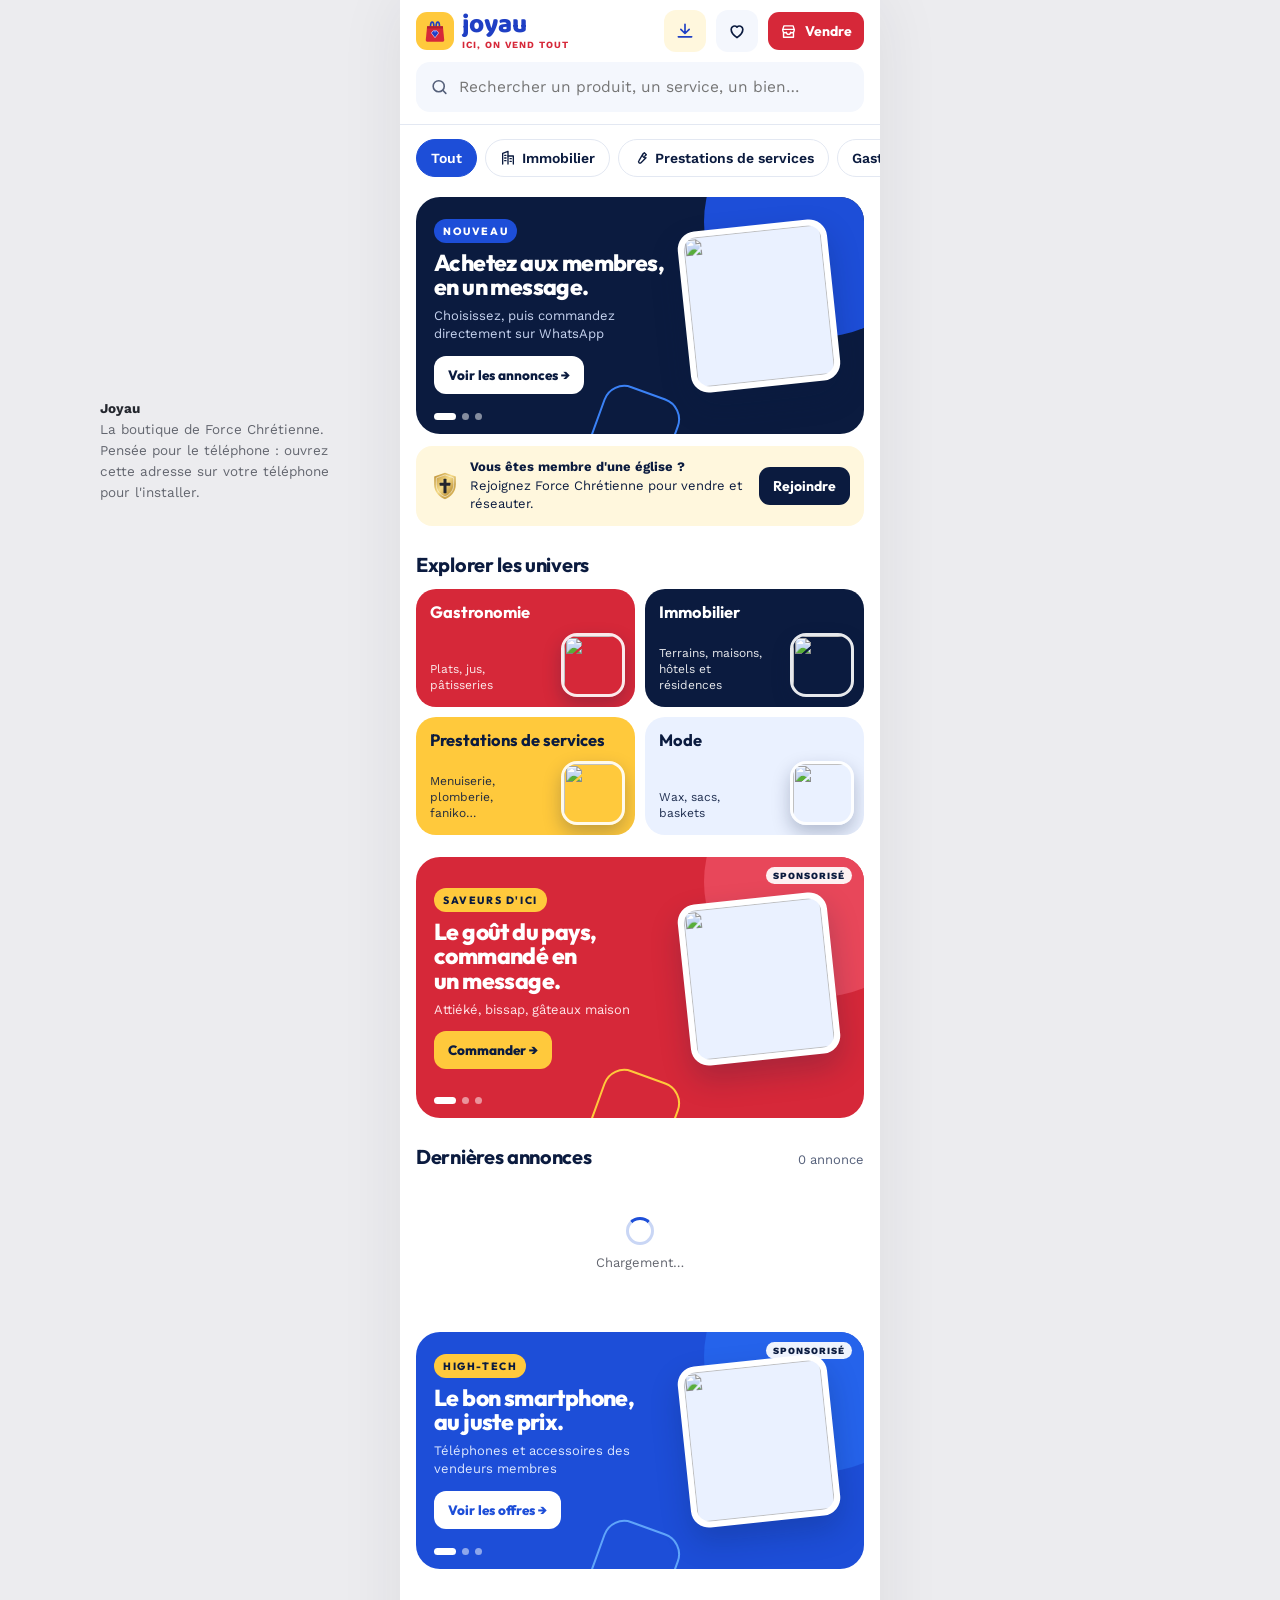
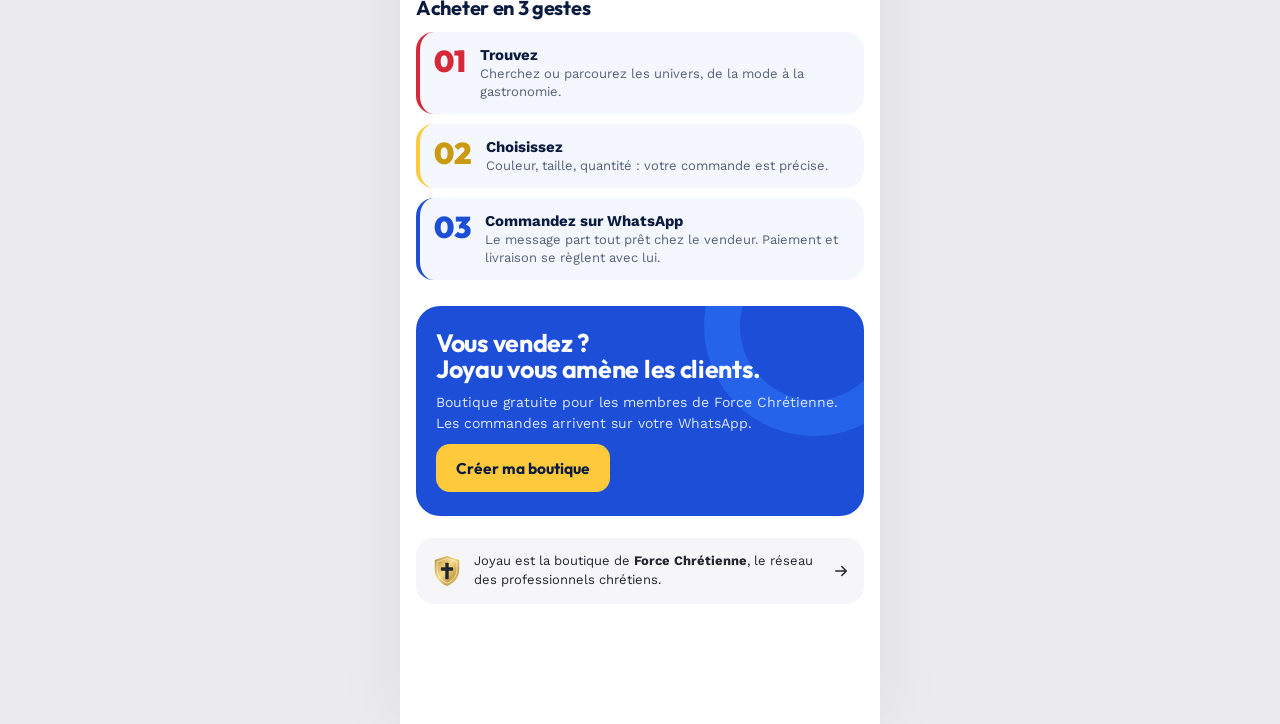
==== joyau.html @ 489722f3 "Joyau : lien direct /joyau installable + partage des produits" ====
<!doctype html>
<html lang="fr">
<head>
<meta charset="utf-8">
<meta name="viewport" content="width=device-width, initial-scale=1, viewport-fit=cover">
<title>Joyau — Ici, on vend tout</title>
<meta name="description" content="Joyau, la boutique de Force Chrétienne : achetez aux vendeurs membres et commandez sur WhatsApp.">
<meta name="theme-color" content="#FFC93C">
<link rel="manifest" href="/manifest-joyau.webmanifest">
<link rel="icon" type="image/png" sizes="192x192" href="/joyau-192.png">
<link rel="apple-touch-icon" href="/joyau-apple-touch-icon.png">
<meta name="apple-mobile-web-app-capable" content="yes">
<meta name="mobile-web-app-capable" content="yes">
<meta name="apple-mobile-web-app-title" content="Joyau">
<meta name="apple-mobile-web-app-status-bar-style" content="default">
<link rel="preconnect" href="https://fonts.googleapis.com">
<link rel="preconnect" href="https://fonts.gstatic.com" crossorigin>
<link rel="stylesheet" href="https://fonts.googleapis.com/css2?family=Cinzel:wght@600;700&family=Outfit:wght@600;700;800;900&family=Work+Sans:wght@400;500;600;700&family=Baloo+2:wght@800&display=swap">
<link rel="stylesheet" href="/app.css?v=202611272344">
</head>
<body>
<svg width="0" height="0" style="position:absolute" aria-hidden="true"><defs><linearGradient id="fcGold" x1="0" y1="0" x2="1" y2="1"><stop offset="0" stop-color="#B8892B"></stop><stop offset="0.45" stop-color="#F6DC8A"></stop><stop offset="0.7" stop-color="#C9A24A"></stop><stop offset="1" stop-color="#EBC968"></stop></linearGradient></defs></svg>
<aside class="side-note"><b>Joyau</b><br>La boutique de Force Chrétienne. Pensée pour le téléphone : ouvrez cette adresse sur votre téléphone pour l'installer.</aside>
<div id="app"></div>
<noscript>Activez JavaScript pour utiliser Force Chrétienne.</noscript>
<script src="/preact.umd.js"></script>
<script src="/hooks.umd.js"></script>
<script src="/htm.umd.js"></script>
<script src="/supabase.js"></script>
<script>window.FC_MODE = "joyau";</script>
<script src="/config.js?v=202611272344"></script>
<script src="/app.js?v=202611272344"></script>
</body>
</html>
---- app.css ----
/* Concept : application mobile d'abord. Colonne de 480px max ; univers Force Chrétienne (blanc, gris anthracite, or brillant) qui bascule dans l'univers Joyau (bleu roi, rouge, jaune) quand on ouvre l'onglet Joyau. */
:root {
  --ink: #23262D; --muted: #63666F; --line: #E8E8EC; --soft: #F6F6F8; --paper: #FFFFFF; --ground: #ECECEF;
  --gold: linear-gradient(135deg, #B8892B 0%, #F6DC8A 45%, #C9A24A 70%, #EBC968 100%);
  --gold-ink: #8E6A1C; --gold-soft: #F7EED6; --gold-line: #E6D29A;
  --j-blue: #1D4ED8; --j-royal: #1F3FC4; --j-navy: #0B1B3F; --j-red: #D62839; --j-yellow: #FFC93C; --j-soft: #F4F7FD; --j-line: #E3E8F2; --j-muted: #55607A;
  --ok: #15803D; --ok-soft: #E7F6EC; --warn: #B45309; --warn-soft: #FEF3E2; --danger: #B91C1C; --danger-soft: #FDECEC;
  --f-brand: 'Cinzel', 'Times New Roman', serif;
  --f-head: 'Outfit', 'Work Sans', system-ui, sans-serif;
  --f-body: 'Work Sans', system-ui, -apple-system, 'Segoe UI', sans-serif;
  --f-joyau: 'Baloo 2', 'Outfit', system-ui, sans-serif;
  color-scheme: light;
}
html, body { height: 100%; }
body { margin: 0; background: var(--ground); color: var(--ink); font-family: var(--f-body); font-size: 15px; -webkit-font-smoothing: antialiased; }
* { box-sizing: border-box; }
button, input, select, textarea { font: inherit; color: inherit; }
button { cursor: pointer; }
:focus-visible { outline: 3px solid #C9A24A; outline-offset: 2px; }
.j-scope :focus-visible { outline-color: #3B82F6; }
h1, h2, h3 { font-family: var(--f-head); margin: 0; text-wrap: balance; letter-spacing: -0.3px; }
p { margin: 0; }
img { max-width: 100%; }

.shell { position: relative; max-width: 480px; margin: 0 auto; min-height: 100vh; background: var(--paper); box-shadow: 0 0 60px rgba(35,38,45,0.08); }
.page { padding: 0 16px 120px; }
.row { display: flex; gap: 10px; align-items: center; }
.col { display: flex; flex-direction: column; gap: 10px; }
.grow { flex: 1; min-width: 0; }
.muted { color: var(--muted); }
.small { font-size: 13px; }
.tiny { font-size: 12px; }
.bold { font-weight: 700; }
.center { text-align: center; }
.sr { position: absolute; width: 1px; height: 1px; overflow: hidden; clip: rect(0 0 0 0); }

/* Top bar */
.topbar { position: sticky; top: env(safe-area-inset-top, 0px); z-index: 20; background: rgba(255,255,255,0.96); backdrop-filter: blur(10px); border-bottom: 1px solid var(--line); padding: 10px 16px; display: flex; gap: 10px; align-items: center; }
.brand { display: flex; gap: 9px; align-items: center; min-width: 0; }
.brand-name { font-family: var(--f-brand); font-weight: 700; font-size: 15px; letter-spacing: 1.2px; line-height: 1.05; }
.brand-name small { display: block; font-family: var(--f-body); font-weight: 600; font-size: 9.5px; letter-spacing: 2.4px; color: var(--gold-ink); }
.icon-btn { position: relative; width: 42px; height: 42px; flex: none; border-radius: 12px; border: 0; background: var(--soft); display: flex; align-items: center; justify-content: center; }
.badge { position: absolute; top: 4px; right: 4px; min-width: 17px; height: 17px; padding: 0 4px; border-radius: 999px; background: var(--gold); color: var(--ink); font-size: 10.5px; font-weight: 800; display: flex; align-items: center; justify-content: center; }
.j-scope .badge { background: var(--j-red); color: #fff; }

/* Bottom nav */
.nav { position: fixed; bottom: 0; left: 50%; transform: translateX(-50%); width: 100%; max-width: 480px; z-index: 30; background: rgba(255,255,255,0.97); backdrop-filter: blur(10px); border-top: 1px solid var(--line); display: grid; grid-template-columns: repeat(5, 1fr); padding: 6px 6px calc(6px + env(safe-area-inset-bottom, 0px)); }
.nav button { border: 0; background: none; display: flex; flex-direction: column; align-items: center; gap: 3px; padding: 6px 0; font-size: 11px; font-weight: 600; color: var(--muted); position: relative; }
.nav button.on { color: var(--ink); }
.nav button.on::after { content: ""; position: absolute; top: -7px; width: 26px; height: 3px; border-radius: 0 0 3px 3px; background: var(--gold); }
.nav .joyau-tab { margin-top: -22px; }
.nav .joyau-tab .jt-icon { width: 54px; height: 54px; border-radius: 17px; background: var(--j-yellow); display: flex; align-items: center; justify-content: center; box-shadow: 0 8px 20px rgba(31,63,196,0.25); border: 3px solid #fff; }
.nav .joyau-tab.on { color: var(--j-royal); }
.nav .joyau-tab.on::after { display: none; }
.nav .dot { position: absolute; top: 2px; left: calc(50% + 6px); min-width: 16px; height: 16px; border-radius: 999px; background: var(--j-red); color: #fff; font-size: 10px; font-weight: 800; display: flex; align-items: center; justify-content: center; padding: 0 4px; }

/* Buttons */
.btn { height: 48px; padding: 0 20px; border-radius: 14px; border: 0; font-family: var(--f-head); font-weight: 700; font-size: 15.5px; display: inline-flex; gap: 8px; align-items: center; justify-content: center; text-decoration: none; transition: transform .15s ease, filter .15s ease; white-space: nowrap; }
.btn:active { transform: scale(0.98); }
.btn-gold { background: var(--gold); color: var(--ink); box-shadow: 0 8px 20px rgba(184,137,43,0.25); }
.btn-ink { background: var(--ink); color: #fff; }
.btn-ghost { background: var(--soft); color: var(--ink); }
.btn-line { background: #fff; color: var(--ink); border: 1.5px solid var(--line); }
.btn-danger { background: var(--danger-soft); color: var(--danger); }
.btn-sm { height: 38px; padding: 0 14px; border-radius: 11px; font-size: 14px; }
.btn-block { width: 100%; }
.btn[disabled] { opacity: .45; pointer-events: none; }
.btn-j { background: var(--j-blue); color: #fff; box-shadow: 0 10px 24px rgba(29,78,216,0.25); }
.btn-jy { background: var(--j-yellow); color: var(--j-navy); }
.btn-wa { background: #1FA855; color: #fff; }
.link { background: none; border: 0; padding: 0; color: var(--gold-ink); font-weight: 700; font-size: 14px; }
.j-scope .link { color: var(--j-blue); }

/* Cards & chips */
.card { background: #fff; border: 1px solid var(--line); border-radius: 18px; padding: 14px; }
.chips { display: flex; gap: 8px; overflow-x: auto; padding: 2px 16px 6px; margin: 0 -16px; scrollbar-width: none; }
.chips::-webkit-scrollbar { display: none; }
.chip { flex: none; height: 38px; padding: 0 14px; border-radius: 999px; border: 1.5px solid var(--line); background: #fff; font-size: 14px; font-weight: 600; display: inline-flex; gap: 6px; align-items: center; }
.chip.on { background: var(--ink); border-color: var(--ink); color: #fff; }
.j-scope .chip { border-color: var(--j-line); color: var(--j-navy); }
.j-scope .chip.on { background: var(--j-blue); border-color: var(--j-blue); color: #fff; }
.pill { display: inline-flex; align-items: center; gap: 5px; height: 24px; padding: 0 9px; border-radius: 999px; font-size: 12px; font-weight: 700; }
.pill-gold { background: var(--gold-soft); color: var(--gold-ink); }
.pill-ok { background: var(--ok-soft); color: var(--ok); }
.pill-warn { background: var(--warn-soft); color: var(--warn); }
.pill-grey { background: var(--soft); color: var(--muted); }
.pill-j { background: var(--j-soft); color: var(--j-blue); }
.pill-red { background: #FDE8EA; color: var(--j-red); }
.seg { display: grid; grid-auto-flow: column; grid-auto-columns: 1fr; background: var(--soft); border-radius: 14px; padding: 4px; gap: 4px; }
.seg button { height: 40px; border: 0; border-radius: 11px; background: none; font-weight: 700; font-size: 14px; color: var(--muted); }
.seg button.on { background: #fff; color: var(--ink); box-shadow: 0 2px 8px rgba(35,38,45,0.08); }
.section-title { display: flex; justify-content: space-between; align-items: baseline; margin: 26px 0 12px; }
.section-title h2 { font-size: 20px; }

/* Forms */
.field { display: flex; flex-direction: column; gap: 6px; }
.field label { font-size: 13.5px; font-weight: 700; }
.field label .req { color: var(--gold-ink); }
.field .hint { font-size: 12.5px; color: var(--muted); }
.input { height: 50px; border-radius: 14px; border: 1.5px solid var(--line); background: #fff; padding: 0 14px; font-size: 15.5px; width: 100%; }
textarea.input { height: auto; min-height: 110px; padding: 12px 14px; resize: vertical; line-height: 1.5; }
.input:focus { border-color: #C9A24A; outline: none; box-shadow: 0 0 0 4px rgba(201,162,74,0.15); }
.j-scope .input:focus { border-color: var(--j-blue); box-shadow: 0 0 0 4px rgba(29,78,216,0.12); }
.input.err { border-color: var(--danger); }
.err-msg { color: var(--danger); font-size: 12.5px; font-weight: 600; }
.search { position: relative; }
.search svg { position: absolute; left: 14px; top: 50%; transform: translateY(-50%); }
.search .input { padding-left: 42px; background: var(--soft); border-color: transparent; }
.upload { border: 1.5px dashed var(--gold-line); background: #FFFCF4; border-radius: 16px; padding: 14px; display: flex; gap: 12px; align-items: center; cursor: pointer; }
.upload input { position: absolute; width: 1px; height: 1px; opacity: 0; }
.upload .thumb { width: 64px; height: 64px; border-radius: 14px; flex: none; background: var(--gold-soft); display: flex; align-items: center; justify-content: center; overflow: hidden; }
.upload .thumb img { width: 100%; height: 100%; object-fit: cover; }
.j-scope .upload { border-color: #B9C8EE; background: var(--j-soft); }
.j-scope .upload .thumb { background: #fff; }

/* Avatars */
.av { flex: none; border-radius: 999px; display: flex; align-items: center; justify-content: center; font-family: var(--f-head); font-weight: 800; overflow: hidden; }
.av img { width: 100%; height: 100%; object-fit: cover; }

/* Overlay */
.overlay { position: fixed; top: 0; bottom: 0; left: 50%; transform: translateX(-50%); width: 100%; max-width: 480px; z-index: 50; background: #fff; overflow-y: auto; overscroll-behavior: contain; animation: slideIn .22s ease; }
.ov-head { position: sticky; top: 0; z-index: 5; background: rgba(255,255,255,0.97); backdrop-filter: blur(10px); border-bottom: 1px solid var(--line); padding: calc(10px + env(safe-area-inset-top, 0px)) 16px 10px; display: flex; gap: 10px; align-items: center; }
.ov-head h1 { font-size: 18px; flex: 1; min-width: 0; overflow: hidden; text-overflow: ellipsis; white-space: nowrap; }
.overlay .ov-body { padding: 16px 16px 120px; }
.sheet-bg { position: fixed; inset: 0; z-index: 70; background: rgba(20,22,28,0.45); display: flex; align-items: flex-end; justify-content: center; animation: fade .2s ease; }
.sheet { width: 100%; max-width: 480px; max-height: 92vh; overflow-y: auto; background: #fff; border-radius: 24px 24px 0 0; padding: 10px 16px calc(20px + env(safe-area-inset-bottom, 0px)); animation: up .25s ease; }
.sheet .grab { width: 44px; height: 5px; border-radius: 9px; background: var(--line); margin: 0 auto 12px; }
.toast { position: fixed; left: 50%; bottom: calc(92px + env(safe-area-inset-bottom, 0px)); transform: translateX(-50%); z-index: 90; background: var(--ink); color: #fff; padding: 12px 18px; border-radius: 14px; font-weight: 600; font-size: 14px; box-shadow: 0 12px 30px rgba(0,0,0,0.25); max-width: calc(100% - 32px); animation: up .2s ease; }
@keyframes slideIn { from { transform: translate(-50%, 0) translateX(24px); opacity: 0; } to { transform: translateX(-50%); opacity: 1; } }
@keyframes up { from { transform: translateY(16px); opacity: 0; } }
@keyframes fade { from { opacity: 0; } }
.toast { animation: none; }

/* Feed */
.composer { display: flex; gap: 10px; align-items: center; padding: 12px; border-radius: 18px; background: var(--soft); border: 0; width: 100%; text-align: left; }
.composer span.ph { flex: 1; color: var(--muted); font-size: 14.5px; }
.post { border-bottom: 8px solid var(--soft); padding: 16px 0; margin: 0 -16px; }
.post > * { padding-left: 16px; padding-right: 16px; }
.post .txt { margin-top: 10px; line-height: 1.6; white-space: pre-wrap; }
.post .media { margin-top: 12px; padding: 0; }
.post .media img { width: 100%; max-height: 420px; object-fit: cover; display: block; }
.post .acts { display: flex; gap: 4px; margin-top: 10px; border-top: 1px solid var(--line); padding-top: 6px; }
.post .acts button { flex: 1; height: 40px; border: 0; background: none; border-radius: 10px; display: flex; gap: 6px; align-items: center; justify-content: center; font-size: 13.5px; font-weight: 600; color: var(--muted); }
.post .acts button.on { color: var(--gold-ink); }
.kind-tag { font-size: 11.5px; font-weight: 700; letter-spacing: 1px; text-transform: uppercase; color: var(--gold-ink); }
.verified { display: inline-flex; vertical-align: -3px; margin-left: 4px; }

/* Joyau */
.j-scope { --accent: var(--j-blue); color: var(--j-navy); }
.j-top { position: sticky; top: env(safe-area-inset-top, 0px); z-index: 20; background: #fff; padding: 10px 16px 12px; border-bottom: 1px solid var(--j-line); display: flex; flex-direction: column; gap: 10px; }
.j-logo { display: flex; gap: 8px; align-items: center; }
.j-logo .sq { width: 38px; height: 38px; border-radius: 11px; background: var(--j-yellow); display: flex; align-items: center; justify-content: center; flex: none; }
.j-logo b { font-family: var(--f-joyau); font-size: 26px; line-height: 1; font-weight: 800; color: var(--j-royal); padding-top: 4px; }
.j-logo small { display: block; font-size: 9.5px; font-weight: 700; letter-spacing: 1px; color: var(--j-red); margin-top: 1px; white-space: nowrap; }
.slider { position: relative; border-radius: 24px; overflow: hidden; margin-top: 14px; }
.track { display: flex; transition: transform .6s cubic-bezier(.22,.8,.2,1); }
.slide { flex: none; width: 100%; min-height: 230px; position: relative; overflow: hidden; display: flex; align-items: center; padding: 22px 18px 40px; }
.slide .txt { position: relative; flex: 1; min-width: 0; display: flex; flex-direction: column; gap: 8px; z-index: 1; }
.slide .art { position: relative; width: 42%; flex: none; display: flex; align-items: center; justify-content: center; z-index: 1; }
.slide .art .tile { background: #fff; border-radius: 18px; padding: 6px; box-shadow: 0 14px 30px rgba(11,27,63,0.22); width: 100%; max-width: 150px; }
.slide .art img { width: 100%; height: 150px; object-fit: cover; display: block; border-radius: 13px; background: #EAF1FF; }
.slide h3 { font-size: 23px; line-height: 1.05; font-weight: 800; letter-spacing: -0.6px; }
.slide .tag { align-self: flex-start; font-family: var(--f-head); font-size: 10.5px; font-weight: 800; letter-spacing: 1.6px; padding: 5px 9px; border-radius: 999px; }
.slide .go { align-self: flex-start; height: 38px; padding: 0 14px; border-radius: 12px; border: 0; font-family: var(--f-head); font-weight: 800; font-size: 13.5px; margin-top: 4px; }
.slide .deco1 { position: absolute; right: -70px; top: -90px; width: 230px; height: 230px; border-radius: 999px; }
.slide .deco2 { position: absolute; left: 40%; bottom: -36px; width: 80px; height: 80px; border-radius: 22px; transform: rotate(20deg); }
.dots { position: absolute; left: 18px; bottom: 14px; display: flex; gap: 6px; z-index: 2; }
.dots button { height: 7px; width: 7px; border-radius: 9px; border: 0; padding: 0; transition: width .25s ease; }
.dots button.on { width: 22px; }
.sponso { position: absolute; top: 10px; right: 12px; z-index: 2; background: rgba(255,255,255,0.92); color: var(--j-navy); font-size: 9.5px; font-weight: 800; letter-spacing: 1px; padding: 3px 7px; border-radius: 999px; }
.bento { display: grid; grid-template-columns: repeat(2, minmax(0, 1fr)); gap: 10px; }
.bento button { border: 0; border-radius: 20px; padding: 14px; text-align: left; position: relative; overflow: hidden; min-height: 118px; display: flex; flex-direction: column; justify-content: space-between; }
.bento button strong { font-family: var(--f-head); font-size: 16.5px; line-height: 1.1; position: relative; z-index: 1; }
.bento button span.s { font-size: 12px; line-height: 1.35; position: relative; z-index: 1; opacity: .9; max-width: 54%; }
.bento button img { position: absolute; right: 10px; bottom: 10px; width: 64px; height: 64px; object-fit: cover; border-radius: 16px; border: 3px solid rgba(255,255,255,0.9); box-shadow: 0 8px 18px rgba(11,27,63,0.25); }
.pgrid { display: grid; grid-template-columns: repeat(2, minmax(0, 1fr)); gap: 10px; }
.pcard { border: 1.5px solid var(--j-line); background: #fff; border-radius: 20px; padding: 7px; text-align: left; display: flex; flex-direction: column; gap: 8px; position: relative; }
.pcard .ph { position: relative; height: 132px; border-radius: 14px; background: var(--j-soft); display: flex; align-items: center; justify-content: center; overflow: hidden; }
.pcard .ph img { width: 74%; height: 74%; object-fit: contain; }
.pcard .ph img.photo { width: 100%; height: 100%; object-fit: cover; }
.pcard .cat { position: absolute; top: 7px; left: 7px; background: #fff; color: var(--j-blue); font-size: 10.5px; font-weight: 700; padding: 3px 7px; border-radius: 999px; }
.pcard .nm { font-weight: 600; font-size: 13.5px; line-height: 1.3; padding: 0 4px; display: -webkit-box; -webkit-line-clamp: 2; -webkit-box-orient: vertical; overflow: hidden; min-height: 35px; }
.pcard .sl { font-size: 11.5px; color: var(--j-muted); padding: 0 4px; white-space: nowrap; overflow: hidden; text-overflow: ellipsis; }
.pcard .pr { font-family: var(--f-head); font-weight: 800; font-size: 15.5px; padding: 0 4px 4px; }
.fav { position: absolute; top: 12px; right: 12px; width: 32px; height: 32px; border-radius: 999px; border: 0; background: #fff; display: flex; align-items: center; justify-content: center; z-index: 2; }
.hscroll { display: flex; gap: 10px; overflow-x: auto; margin: 0 -16px; padding: 2px 16px 8px; scrollbar-width: none; }
.hscroll::-webkit-scrollbar { display: none; }
.steps { display: grid; gap: 10px; }
.step { display: flex; gap: 14px; align-items: flex-start; padding: 14px; border-radius: 18px; background: var(--j-soft); }
.step b.n { font-family: var(--f-head); font-size: 30px; line-height: 1; font-weight: 900; }
.opt { min-height: 42px; padding: 0 14px; border-radius: 12px; border: 1.5px solid var(--j-line); background: #fff; font-weight: 600; font-size: 14px; }
.opt.on { border: 2px solid var(--j-blue); background: #EAF1FF; color: var(--j-blue); }
.qty { display: flex; align-items: center; border: 1.5px solid var(--j-line); border-radius: 14px; overflow: hidden; }
.qty button { width: 46px; height: 46px; border: 0; background: none; font-size: 22px; }
.qty span { width: 40px; text-align: center; font-family: var(--f-head); font-weight: 800; font-size: 18px; }
.wa-preview { border-radius: 18px; overflow: hidden; background: #EFE7DD; }
.wa-preview .h { background: #075E54; color: #fff; padding: 12px 14px; display: flex; gap: 10px; align-items: center; }
.wa-preview .b { padding: 14px; }
.wa-preview .bubble { background: #DCF8C6; border-radius: 12px 4px 12px 12px; padding: 10px 12px; font-size: 13.5px; line-height: 1.5; white-space: pre-wrap; margin-left: 24px; color: #111; }

/* Opportunités */
.job { display: flex; flex-direction: column; gap: 10px; }
.logo-sq { width: 46px; height: 46px; border-radius: 13px; flex: none; display: flex; align-items: center; justify-content: center; font-family: var(--f-head); font-weight: 800; color: #fff; }
.deal-img { height: 110px; border-radius: 14px; background: var(--soft); display: flex; align-items: center; justify-content: center; overflow: hidden; }
.deal-img img { width: 100%; height: 100%; object-fit: cover; }

/* Chat */
.thread { display: flex; flex-direction: column; gap: 8px; padding: 16px 16px 100px; background: var(--soft); min-height: calc(100vh - 64px); }
.msg { max-width: 80%; padding: 10px 13px; font-size: 14.5px; line-height: 1.5; border-radius: 16px; }
.msg.in { align-self: flex-start; background: #fff; border: 1px solid var(--line); border-radius: 4px 16px 16px 16px; }
.msg.out { align-self: flex-end; background: var(--ink); color: #fff; border-radius: 16px 4px 16px 16px; }
.msg .t { display: block; font-size: 10.5px; opacity: .6; margin-top: 3px; text-align: right; }
.chat-bar { position: fixed; bottom: 0; left: 50%; transform: translateX(-50%); width: 100%; max-width: 480px; background: #fff; border-top: 1px solid var(--line); padding: 10px 12px calc(10px + env(safe-area-inset-bottom, 0px)); display: flex; gap: 8px; z-index: 6; }
.chat-bar .input { height: 46px; border-radius: 999px; }
.send { width: 46px; height: 46px; border-radius: 999px; border: 0; background: var(--gold); flex: none; display: flex; align-items: center; justify-content: center; }

/* Welcome */
.welcome { min-height: 100vh; display: flex; flex-direction: column; background: #fff; position: relative; overflow: hidden; }
.welcome .hero { position: relative; padding: 48px 24px 28px; display: flex; flex-direction: column; align-items: center; text-align: center; gap: 14px; }
.welcome .halo { position: absolute; left: 50%; top: -220px; width: 560px; height: 560px; transform: translateX(-50%); border-radius: 999px; background: radial-gradient(circle, #FBF3DC 0%, rgba(251,243,220,0) 70%); }
.wordmark { display: inline-flex; flex-direction: column; align-items: stretch; gap: 6px; position: relative; }
.wordmark .force { font-family: var(--f-brand); font-weight: 700; font-size: 44px; letter-spacing: 6px; line-height: 1; text-align: center; padding-left: 6px; }
.wordmark .bar { height: 3px; border-radius: 3px; background: var(--gold); }
.wordmark .just { display: flex; justify-content: space-between; font-family: var(--f-brand); font-weight: 700; line-height: 1; }
.wordmark .just.ch { font-size: 19px; }
.wordmark .just.sl { font-family: var(--f-body); font-weight: 600; font-size: 10.5px; color: var(--gold-ink); margin-top: 2px; }
.feature { display: flex; gap: 12px; align-items: flex-start; text-align: left; padding: 12px 14px; border-radius: 16px; background: var(--soft); }
.feature .ic { width: 40px; height: 40px; border-radius: 12px; background: #fff; display: flex; align-items: center; justify-content: center; flex: none; }
.progress { display: flex; gap: 6px; }
.progress span { flex: 1; height: 5px; border-radius: 9px; background: var(--line); }
.progress span.on { background: var(--gold); }
.stat { flex: 1; text-align: center; padding: 12px 6px; border-radius: 14px; background: var(--soft); }
.stat b { display: block; font-family: var(--f-head); font-size: 22px; }
.stat span { font-size: 12px; color: var(--muted); }
.list-row { display: flex; gap: 12px; align-items: center; padding: 12px 0; border-bottom: 1px solid var(--line); }
.menu-row { width: 100%; display: flex; gap: 12px; align-items: center; padding: 14px 4px; border: 0; border-bottom: 1px solid var(--line); background: none; text-align: left; font-weight: 600; font-size: 15px; }
.menu-row .ic { width: 38px; height: 38px; border-radius: 11px; background: var(--soft); display: flex; align-items: center; justify-content: center; flex: none; }
.cover { height: 120px; background: var(--gold); position: relative; overflow: hidden; }
.cover::after { content: ""; position: absolute; right: -60px; top: -80px; width: 240px; height: 240px; border-radius: 999px; border: 34px solid rgba(255,255,255,0.25); }
.fab { position: fixed; right: max(16px, calc(50% - 240px + 16px)); bottom: calc(84px + env(safe-area-inset-bottom, 0px)); z-index: 25; width: 56px; height: 56px; border-radius: 18px; border: 0; background: var(--gold); box-shadow: 0 12px 26px rgba(184,137,43,0.4); display: flex; align-items: center; justify-content: center; }
.empty { text-align: center; padding: 36px 16px; color: var(--muted); display: flex; flex-direction: column; gap: 10px; align-items: center; }
.demo-note { font-size: 12px; color: var(--muted); background: var(--soft); border-radius: 12px; padding: 10px 12px; line-height: 1.45; }

@media (min-width: 900px) {
  .side-note { display: block !important; }
}
.side-note { display: none; position: fixed; left: max(24px, calc(50% - 240px - 300px)); top: 50%; transform: translateY(-50%); width: 260px; color: var(--muted); font-size: 13.5px; line-height: 1.55; }
.side-note b { color: var(--ink); }
@media (prefers-reduced-motion: reduce) { *, *::before, *::after { animation: none !important; transition: none !important; } }
.spin { width: 28px; height: 28px; border-radius: 999px; border: 3px solid var(--gold-line); border-top-color: #B8892B; animation: spin .8s linear infinite; display: inline-block; flex: none; }
.spin.sm { width: 16px; height: 16px; border-width: 2px; border-color: rgba(35,38,45,.25); border-top-color: currentColor; }
.j-scope .spin { border-color: #C9D6F5; border-top-color: #1D4ED8; }
@keyframes spin { to { transform: rotate(360deg); } }
.btn[disabled] .spin.sm { opacity: 1; }
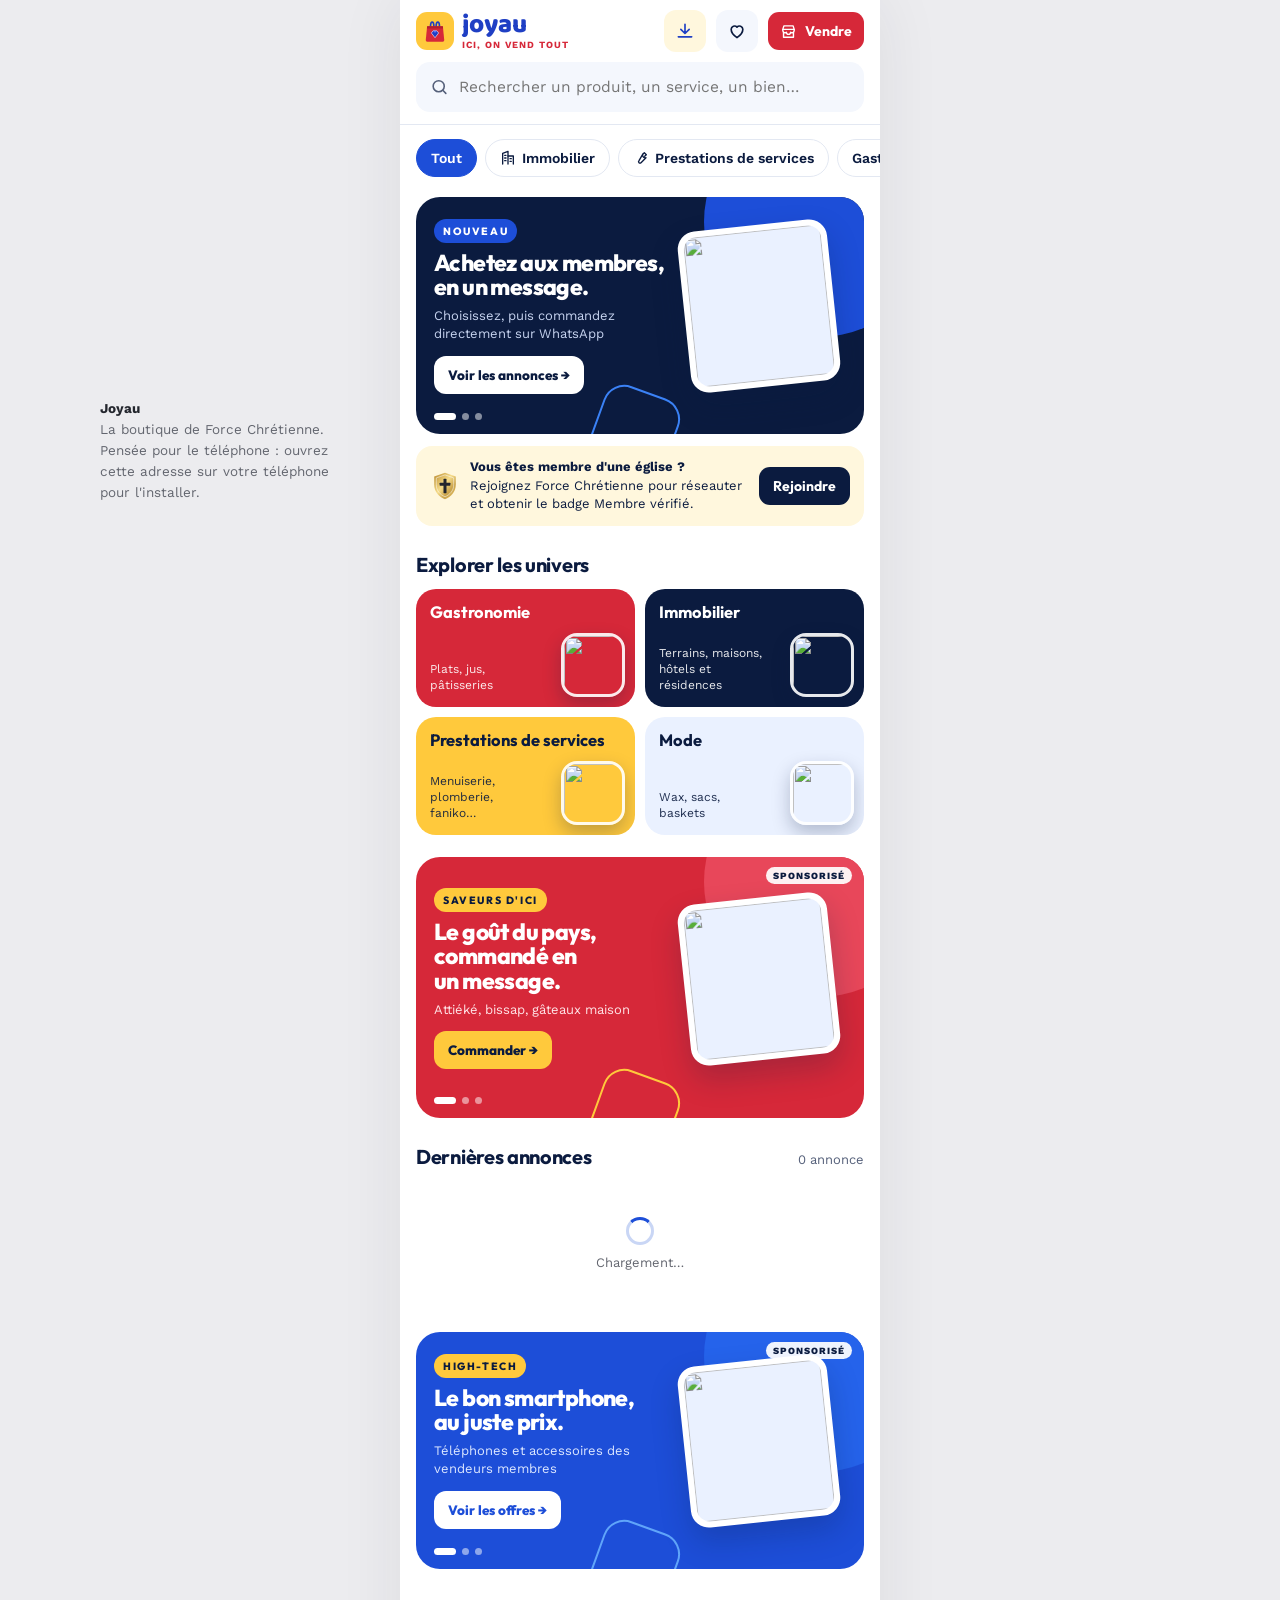
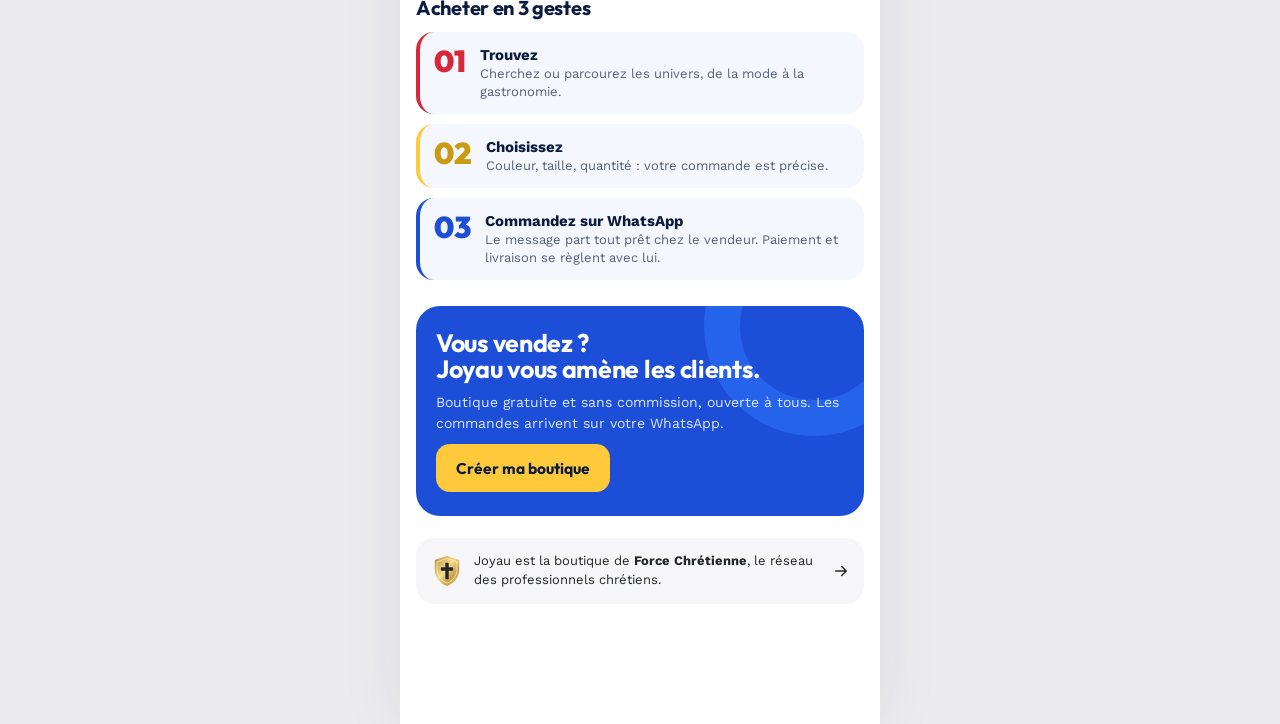
==== commit ce50d696: "Joyau ouvert à tous : comptes vendeurs, validation des boutiques, badge Membre vérifié, signalements" ====
--- a/joyau.html
+++ b/joyau.html
@@ -16,7 +16,7 @@
 <link rel="preconnect" href="https://fonts.googleapis.com">
 <link rel="preconnect" href="https://fonts.gstatic.com" crossorigin>
 <link rel="stylesheet" href="https://fonts.googleapis.com/css2?family=Cinzel:wght@600;700&family=Outfit:wght@600;700;800;900&family=Work+Sans:wght@400;500;600;700&family=Baloo+2:wght@800&display=swap">
-<link rel="stylesheet" href="/app.css?v=202611272344">
+<link rel="stylesheet" href="/app.css?v=202611281142">
 </head>
 <body>
 <svg width="0" height="0" style="position:absolute" aria-hidden="true"><defs><linearGradient id="fcGold" x1="0" y1="0" x2="1" y2="1"><stop offset="0" stop-color="#B8892B"></stop><stop offset="0.45" stop-color="#F6DC8A"></stop><stop offset="0.7" stop-color="#C9A24A"></stop><stop offset="1" stop-color="#EBC968"></stop></linearGradient></defs></svg>
@@ -28,7 +28,7 @@
 <script src="/htm.umd.js"></script>
 <script src="/supabase.js"></script>
 <script>window.FC_MODE = "joyau";</script>
-<script src="/config.js?v=202611272344"></script>
-<script src="/app.js?v=202611272344"></script>
+<script src="/config.js?v=202611281142"></script>
+<script src="/app.js?v=202611281142"></script>
 </body>
 </html>
--- a/app.css
+++ b/app.css
@@ -89,6 +89,8 @@
 .seg { display: grid; grid-auto-flow: column; grid-auto-columns: 1fr; background: var(--soft); border-radius: 14px; padding: 4px; gap: 4px; }
 .seg button { height: 40px; border: 0; border-radius: 11px; background: none; font-weight: 700; font-size: 14px; color: var(--muted); }
 .seg button.on { background: #fff; color: var(--ink); box-shadow: 0 2px 8px rgba(35,38,45,0.08); }
+.seg-wrap { grid-auto-flow: row; grid-template-columns: repeat(3, minmax(0, 1fr)); }
+.seg-wrap button { font-size: 13.5px; }
 .section-title { display: flex; justify-content: space-between; align-items: baseline; margin: 26px 0 12px; }
 .section-title h2 { font-size: 20px; }
 
